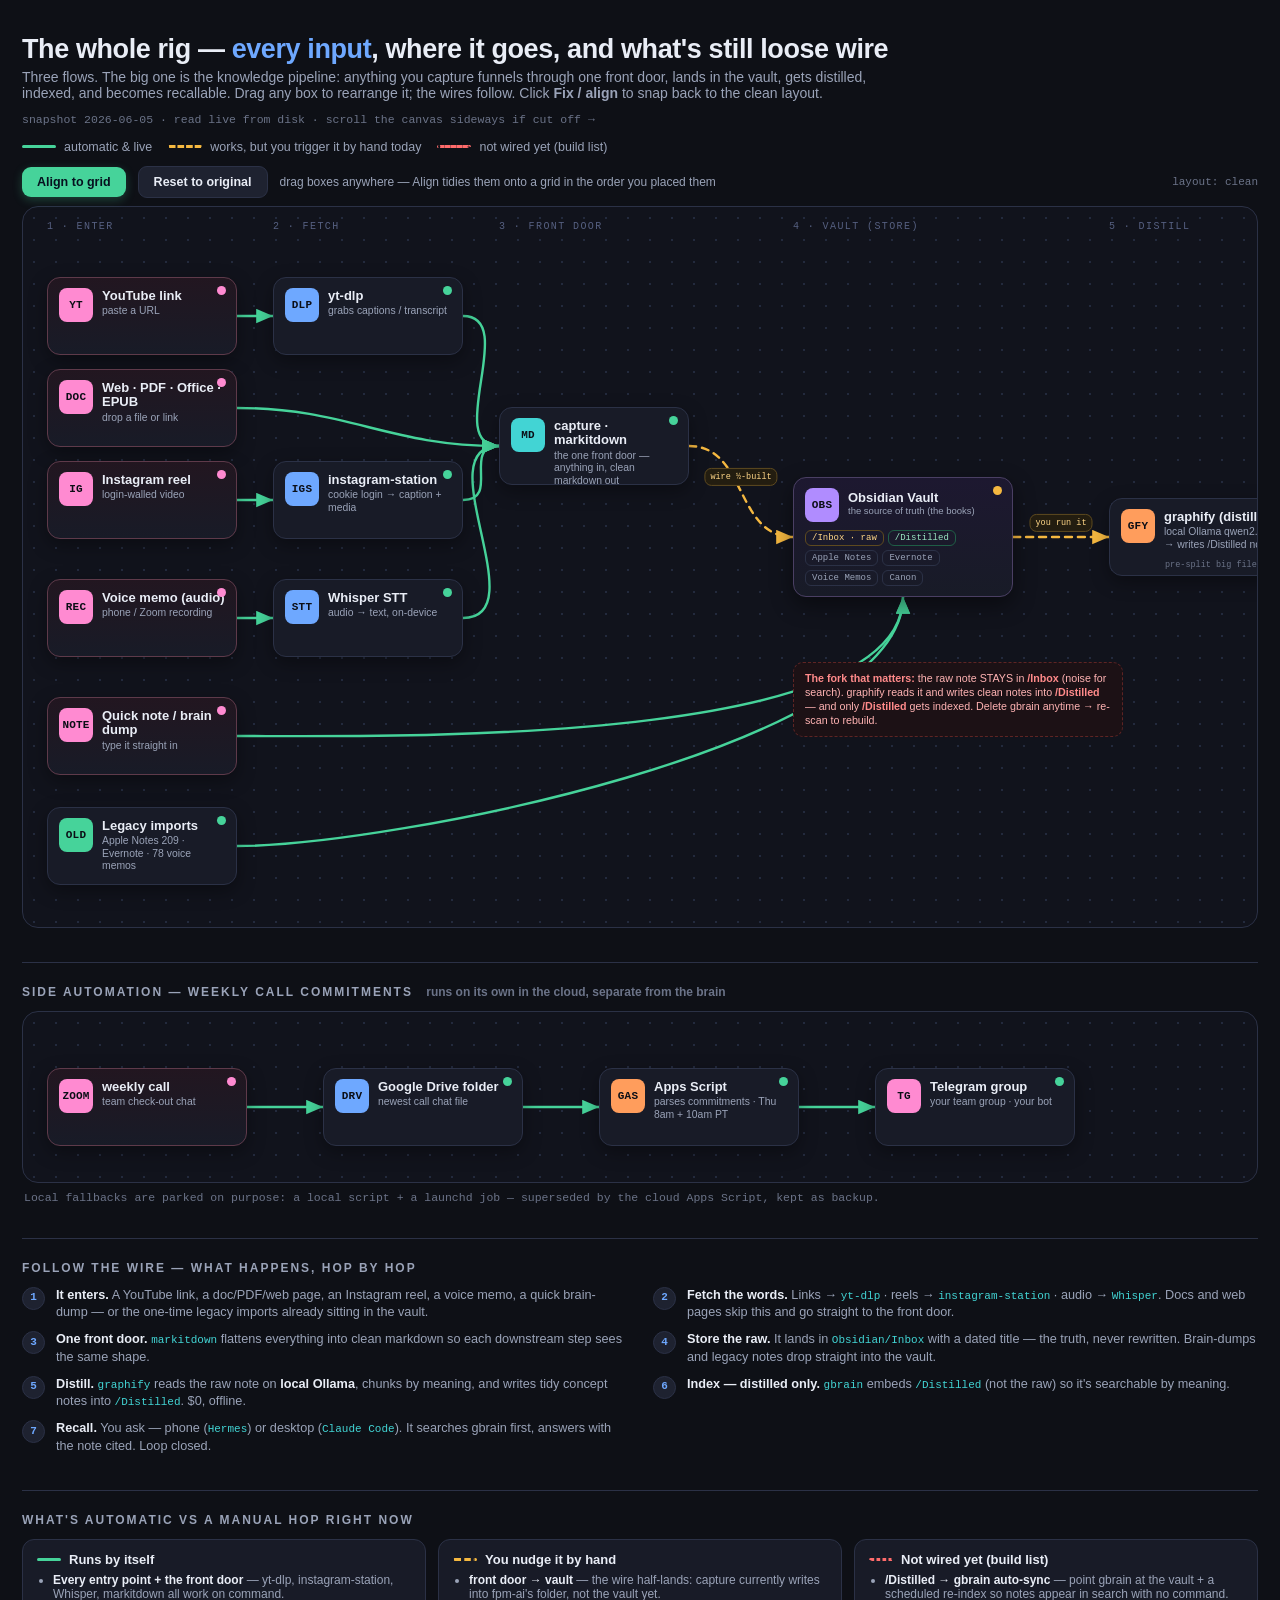
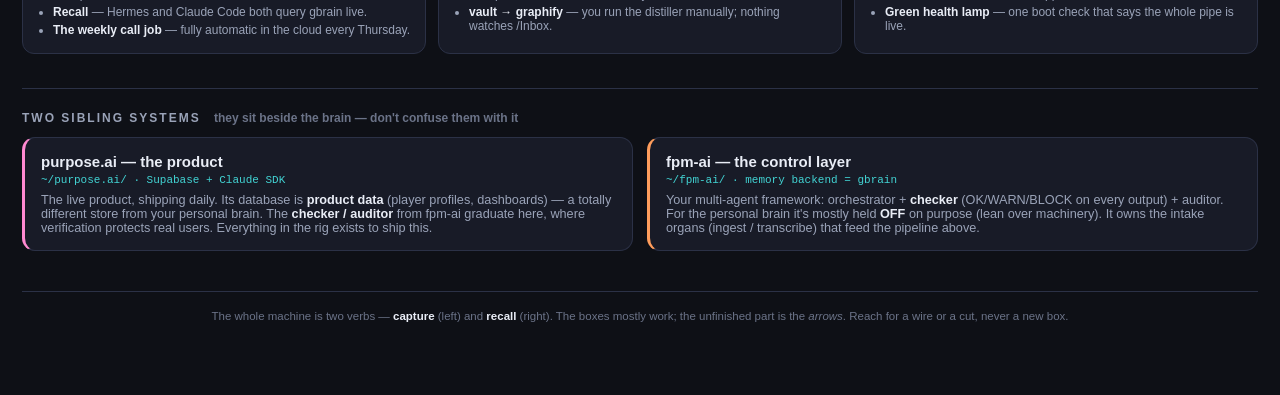
==== rig-map.html @ d6da54bf "Add interactive rig map (drag + align) to the public shelf" ====
<!DOCTYPE html>
<html lang="en">
<head>
<meta charset="UTF-8">
<meta name="viewport" content="width=device-width, initial-scale=1.0">
<title>Rig Flow — the whole system, mapped (interactive)</title>
<style>
  :root{
    --bg:#0e1016; --canvas:#11131c; --node:#181b27; --node2:#1e2230;
    --ink:#e9edf6; --dim:#9aa3b8; --line:#2b3146;
    --blue:#6ea8ff; --green:#46d39a; --amber:#f5b840; --red:#ff6b6b;
    --purple:#b08cff; --teal:#42d4d4; --pink:#ff8ad1; --orange:#ff9d5c;
    --mono:'SF Mono',ui-monospace,Menlo,Consolas,monospace;
    --sans:-apple-system,BlinkMacSystemFont,'Segoe UI',Roboto,Helvetica,Arial,sans-serif;
  }
  *{box-sizing:border-box}
  body{margin:0;background:var(--bg);color:var(--ink);font-family:var(--sans);-webkit-font-smoothing:antialiased;}
  .wrap{max-width:1900px;margin:0 auto;padding:34px 22px 70px;}
  h1{font-size:27px;margin:0 0 4px;letter-spacing:-.4px;}
  h1 b{color:var(--blue);}
  .lede{color:var(--dim);font-size:14px;margin:0 0 4px;max-width:880px;}
  .stamp{font-family:var(--mono);font-size:11.5px;color:#6b7388;margin-bottom:14px;}

  .elegend{display:flex;flex-wrap:wrap;gap:16px;align-items:center;font-size:12.5px;color:var(--dim);margin:0 0 12px;}
  .elegend span{display:inline-flex;align-items:center;gap:8px;}
  .ln{width:34px;height:0;border-top-width:3px;border-top-style:solid;display:inline-block;border-radius:2px;}
  .ln.g{border-color:var(--green);} .ln.a{border-color:var(--amber);border-top-style:dashed;}
  .ln.r{border-color:var(--red);border-top-style:dotted;}

  /* toolbar */
  .toolbar{display:flex;align-items:center;gap:12px;margin-bottom:8px;}
  .btn{font-family:var(--sans);font-size:12.5px;font-weight:600;color:#06101f;background:var(--green);
    border:none;border-radius:9px;padding:8px 15px;cursor:pointer;box-shadow:0 3px 10px rgba(70,211,154,.25);}
  .btn:hover{filter:brightness(1.08);}
  .btn.ghost{background:var(--node2);color:var(--ink);border:1px solid var(--line);box-shadow:none;}
  .toolbar .hint{font-size:12px;color:var(--dim);}
  .toolbar .state{font-family:var(--mono);font-size:11px;color:#6b7388;margin-left:auto;}

  .scroll{overflow-x:auto;border:1px solid var(--line);border-radius:16px;margin-bottom:6px;background:
    radial-gradient(circle, #232a3d 1px, transparent 1px);
    background-size:22px 22px;background-color:var(--canvas);}
  .canvas{position:relative;}
  svg.edges{position:absolute;inset:0;width:100%;height:100%;z-index:1;pointer-events:none;}

  .node{position:absolute;background:var(--node);border:1px solid var(--line);
    border-radius:13px;z-index:2;display:flex;gap:9px;padding:10px 11px;box-shadow:0 6px 18px rgba(0,0,0,.35);
    cursor:grab;user-select:none;touch-action:none;}
  .node.dragging{cursor:grabbing;box-shadow:0 12px 30px rgba(0,0,0,.55);border-color:#4a5479;z-index:5;}
  .node .chip{flex:0 0 34px;height:34px;border-radius:8px;display:flex;align-items:center;justify-content:center;
    font-family:var(--mono);font-weight:700;font-size:11px;color:#0b0e16;letter-spacing:.2px;}
  .node .body{min-width:0;}
  .node .ttl{font-size:13px;font-weight:650;line-height:1.12;margin:1px 0 2px;}
  .node .sub{font-size:10.4px;color:var(--dim);line-height:1.22;}
  .node .st{position:absolute;top:8px;right:10px;width:9px;height:9px;border-radius:50%;}
  .node .foot{position:absolute;bottom:5px;left:55px;font-family:var(--mono);font-size:8.5px;color:#6b7388;}
  .st.live{background:var(--green);} .st.hand{background:var(--amber);} .st.todo{background:var(--red);} .st.done{background:var(--green);} .st.in{background:var(--pink);}

  .node.trigger{border-color:#5e3a4a;background:linear-gradient(180deg,#221620,#181b27);}
  .node.trigger .chip{background:var(--pink);}
  .c-blue .chip{background:var(--blue);} .c-teal .chip{background:var(--teal);}
  .c-purple .chip{background:var(--purple);} .c-orange .chip{background:var(--orange);}
  .c-green .chip{background:var(--green);} .c-pink .chip{background:var(--pink);}

  /* Obsidian hub */
  .node.hub{background:linear-gradient(180deg,#1d1830,#181b27);border-color:#4a3f63;flex-direction:column;gap:0;
    box-shadow:0 8px 22px rgba(0,0,0,.45);}
  .hub .hd{display:flex;align-items:center;gap:9px;}
  .hub .chip{flex:0 0 34px;height:34px;border-radius:8px;background:var(--purple);display:flex;align-items:center;justify-content:center;
    font-family:var(--mono);font-weight:700;font-size:11px;color:#0b0e16;}
  .hub .ttl{font-size:13px;font-weight:650;} .hub .ttl small{display:block;font-size:9.5px;color:var(--dim);font-weight:400;}
  .hub .folders{display:flex;flex-wrap:wrap;gap:4px;margin-top:8px;}
  .hub .f{font-family:var(--mono);font-size:9px;padding:2px 6px;border-radius:6px;border:1px solid var(--line);color:var(--dim);}
  .hub .f.hot{color:#ffd687;border-color:#5e4a1f;} .hub .f.warm{color:#9be7c4;border-color:#1f5e46;}

  .cap{position:absolute;top:14px;font-family:var(--mono);font-size:10px;letter-spacing:1.4px;
    text-transform:uppercase;color:#566081;z-index:1;}

  .elab{position:absolute;z-index:3;transform:translate(-50%,-50%);max-width:96px;text-align:center;
    font-family:var(--mono);font-size:8.5px;line-height:1.2;padding:3px 5px;border-radius:7px;border:1px solid;pointer-events:none;}
  .elab.a{color:#ffd687;border-color:#5e4a1f;background:#231d10;}
  .elab.r{color:#ffb3b3;border-color:#5e2424;background:#251313;}

  .skipnote{position:absolute;z-index:2;font-size:10.7px;color:#ffb3b3;
    background:#1c1115;border:1px dashed #5e2424;border-radius:10px;padding:8px 11px;line-height:1.34;}
  .skipnote b{color:#ff8a8a;}

  h2{font-size:12px;letter-spacing:2px;text-transform:uppercase;color:var(--dim);
    border-top:1px solid var(--line);padding-top:22px;margin:34px 0 12px;}
  h2 small{font-family:var(--sans);letter-spacing:0;text-transform:none;color:#6b7388;font-size:12px;margin-left:8px;}

  .steps{display:grid;grid-template-columns:repeat(2,1fr);gap:9px 26px;}
  @media(max-width:820px){.steps{grid-template-columns:1fr;}}
  .step{display:flex;gap:11px;font-size:12.7px;line-height:1.4;}
  .step .num{flex:0 0 23px;height:23px;border-radius:50%;background:var(--node2);border:1px solid var(--line);
    font-family:var(--mono);font-size:11px;font-weight:700;color:var(--blue);display:flex;align-items:center;justify-content:center;}
  .step b{color:var(--ink);} .step .d{color:var(--dim);}
  .step code{font-family:var(--mono);font-size:11px;color:var(--teal);}

  .tiers{display:grid;grid-template-columns:repeat(3,1fr);gap:12px;margin-top:4px;}
  @media(max-width:820px){.tiers{grid-template-columns:1fr;}}
  .tier{border:1px solid var(--line);border-radius:12px;padding:12px 14px;background:var(--node);}
  .tier h3{margin:0 0 6px;font-size:13px;display:flex;align-items:center;gap:8px;}
  .tier h3 .ln{width:24px;}
  .tier ul{margin:0;padding-left:16px;} .tier li{font-size:12px;color:var(--dim);margin:4px 0;}
  .tier li b{color:var(--ink);}

  .siblings{display:grid;grid-template-columns:repeat(2,1fr);gap:14px;}
  @media(max-width:820px){.siblings{grid-template-columns:1fr;}}
  .sib{border:1px solid var(--line);border-radius:13px;padding:15px 16px;background:var(--node);border-left:3px solid var(--blue);}
  .sib.prod{border-left-color:var(--pink);} .sib.ctrl{border-left-color:var(--orange);}
  .sib h3{margin:0 0 4px;font-size:15px;} .sib .path{font-family:var(--mono);font-size:11px;color:var(--teal);display:block;margin-bottom:7px;}
  .sib p{margin:0;font-size:12.7px;color:var(--dim);} .sib p b{color:var(--ink);}

  footer{margin-top:40px;color:#6b7388;font-size:11.5px;text-align:center;border-top:1px solid var(--line);padding-top:18px;}
</style>
</head>
<body>
<div class="wrap">

  <h1>The whole rig — <b>every input</b>, where it goes, and what's still loose wire</h1>
  <p class="lede">Three flows. The big one is the knowledge pipeline: anything you capture funnels through one front door, lands in the vault, gets distilled, indexed, and becomes recallable. Drag any box to rearrange it; the wires follow. Click <b>Fix / align</b> to snap back to the clean layout.</p>
  <p class="stamp">snapshot 2026-06-05 · read live from disk · scroll the canvas sideways if cut off →</p>

  <div class="elegend">
    <span><span class="ln g"></span> automatic &amp; live</span>
    <span><span class="ln a"></span> works, but you trigger it by hand today</span>
    <span><span class="ln r"></span> not wired yet (build list)</span>
  </div>

  <div class="toolbar">
    <button class="btn" id="fixBtn">Align to grid</button>
    <button class="btn ghost" id="resetBtn">Reset to original</button>
    <span class="hint">drag boxes anywhere — Align tidies them onto a grid in the order you placed them</span>
    <span class="state" id="stateLbl">layout: clean</span>
  </div>

  <!-- ========================= MAIN CANVAS (built by JS) ========================= -->
  <div class="scroll">
    <div class="canvas" id="canvas" style="width:1834px;height:720px;">
      <div class="cap" style="left:24px;">1 · enter</div>
      <div class="cap" style="left:250px;">2 · fetch</div>
      <div class="cap" style="left:476px;">3 · front door</div>
      <div class="cap" style="left:770px;">4 · vault (store)</div>
      <div class="cap" style="left:1086px;">5 · distill</div>
      <div class="cap" style="left:1392px;">6 · index</div>
      <div class="cap" style="left:1620px;">7 · recall</div>

      <svg class="edges" id="edges" viewBox="0 0 1834 720" preserveAspectRatio="none">
        <defs>
          <marker id="ag" markerWidth="9" markerHeight="9" refX="7" refY="3" orient="auto"><path d="M0,0 L7,3 L0,6 Z" fill="#46d39a"/></marker>
          <marker id="aa" markerWidth="9" markerHeight="9" refX="7" refY="3" orient="auto"><path d="M0,0 L7,3 L0,6 Z" fill="#f5b840"/></marker>
          <marker id="ar" markerWidth="9" markerHeight="9" refX="7" refY="3" orient="auto"><path d="M0,0 L7,3 L0,6 Z" fill="#ff6b6b"/></marker>
        </defs>
        <g id="edgeG" fill="none" stroke-width="2.4"></g>
      </svg>

      <div class="skipnote" id="skip" style="left:770px;top:455px;width:330px;">
        <b>The fork that matters:</b> the raw note STAYS in <b>/Inbox</b> (noise for search). graphify reads it and writes clean notes into <b>/Distilled</b> — and only <b>/Distilled</b> gets indexed. Delete gbrain anytime → re-scan to rebuild.
      </div>
    </div>
  </div>

  <!-- ========================= WEEKLY CALL JOB ========================= -->
  <h2>Side automation — weekly call commitments <small>runs on its own in the cloud, separate from the brain</small></h2>
  <div class="scroll">
  <div class="canvas" style="width:1090px;height:170px;">
    <svg class="edges" viewBox="0 0 1090 170" preserveAspectRatio="none">
      <defs><marker id="bg" markerWidth="9" markerHeight="9" refX="7" refY="3" orient="auto"><path d="M0,0 L7,3 L0,6 Z" fill="#46d39a"/></marker></defs>
      <g fill="none" stroke-width="2.4" stroke="#46d39a">
        <path d="M224,95 C262,95 262,95 300,95" marker-end="url(#bg)"/>
        <path d="M500,95 C538,95 538,95 576,95" marker-end="url(#bg)"/>
        <path d="M776,95 C814,95 814,95 852,95" marker-end="url(#bg)"/>
      </g>
    </svg>
    <div class="node trigger" style="left:24px;top:56px;width:200px;height:78px;"><span class="st in"></span>
      <div class="chip">ZOOM</div><div class="body"><div class="ttl">weekly call</div><div class="sub">team check-out chat</div></div></div>
    <div class="node c-blue" style="left:300px;top:56px;width:200px;height:78px;"><span class="st live"></span>
      <div class="chip">DRV</div><div class="body"><div class="ttl">Google Drive folder</div><div class="sub">newest call chat file</div></div></div>
    <div class="node c-orange" style="left:576px;top:56px;width:200px;height:78px;"><span class="st live"></span>
      <div class="chip">GAS</div><div class="body"><div class="ttl">Apps Script</div><div class="sub">parses commitments · Thu 8am + 10am PT</div></div></div>
    <div class="node c-pink" style="left:852px;top:56px;width:200px;height:78px;"><span class="st live"></span>
      <div class="chip">TG</div><div class="body"><div class="ttl">Telegram group</div><div class="sub">your team group · your bot</div></div></div>
  </div>
  </div>
  <p class="stamp" style="margin:8px 2px 0;">Local fallbacks are parked on purpose: a local script + a launchd job — superseded by the cloud Apps Script, kept as backup.</p>

  <!-- ========================= STEPS ========================= -->
  <h2>Follow the wire — what happens, hop by hop</h2>
  <div class="steps">
    <div class="step"><span class="num">1</span><div><b>It enters.</b> <span class="d">A YouTube link, a doc/PDF/web page, an Instagram reel, a voice memo, a quick brain-dump — or the one-time legacy imports already sitting in the vault.</span></div></div>
    <div class="step"><span class="num">2</span><div><b>Fetch the words.</b> <span class="d">Links → <code>yt-dlp</code> · reels → <code>instagram-station</code> · audio → <code>Whisper</code>. Docs and web pages skip this and go straight to the front door.</span></div></div>
    <div class="step"><span class="num">3</span><div><b>One front door.</b> <span class="d"><code>markitdown</code> flattens everything into clean markdown so each downstream step sees the same shape.</span></div></div>
    <div class="step"><span class="num">4</span><div><b>Store the raw.</b> <span class="d">It lands in <code>Obsidian/Inbox</code> with a dated title — the truth, never rewritten. Brain-dumps and legacy notes drop straight into the vault.</span></div></div>
    <div class="step"><span class="num">5</span><div><b>Distill.</b> <span class="d"><code>graphify</code> reads the raw note on <b>local Ollama</b>, chunks by meaning, and writes tidy concept notes into <code>/Distilled</code>. $0, offline.</span></div></div>
    <div class="step"><span class="num">6</span><div><b>Index — distilled only.</b> <span class="d"><code>gbrain</code> embeds <code>/Distilled</code> (not the raw) so it's searchable by meaning.</span></div></div>
    <div class="step"><span class="num">7</span><div><b>Recall.</b> <span class="d">You ask — phone (<code>Hermes</code>) or desktop (<code>Claude Code</code>). It searches gbrain first, answers with the note cited. Loop closed.</span></div></div>
  </div>

  <!-- ========================= TIERS ========================= -->
  <h2>What's automatic vs a manual hop right now</h2>
  <div class="tiers">
    <div class="tier"><h3><span class="ln g"></span> Runs by itself</h3>
      <ul>
        <li><b>Every entry point + the front door</b> — yt-dlp, instagram-station, Whisper, markitdown all work on command.</li>
        <li><b>Recall</b> — Hermes and Claude Code both query gbrain live.</li>
        <li><b>The weekly call job</b> — fully automatic in the cloud every Thursday.</li>
      </ul></div>
    <div class="tier"><h3><span class="ln a"></span> You nudge it by hand</h3>
      <ul>
        <li><b>front door → vault</b> — the wire half-lands: capture currently writes into fpm-ai's folder, not the vault yet.</li>
        <li><b>vault → graphify</b> — you run the distiller manually; nothing watches /Inbox.</li>
      </ul></div>
    <div class="tier"><h3><span class="ln r"></span> Not wired yet (build list)</h3>
      <ul>
        <li><b>/Distilled → gbrain auto-sync</b> — point gbrain at the vault + a scheduled re-index so notes appear in search with no command.</li>
        <li><b>Green health lamp</b> — one boot check that says the whole pipe is live.</li>
      </ul></div>
  </div>

  <!-- ========================= SIBLINGS ========================= -->
  <h2>Two sibling systems <small>they sit beside the brain — don't confuse them with it</small></h2>
  <div class="siblings">
    <div class="sib prod">
      <h3>purpose.ai — the product</h3>
      <span class="path">~/purpose.ai/ · Supabase + Claude SDK</span>
      <p>The live product, shipping daily. Its database is <b>product data</b> (player profiles, dashboards) — a totally different store from your personal brain. The <b>checker / auditor</b> from fpm-ai graduate here, where verification protects real users. Everything in the rig exists to ship this.</p>
    </div>
    <div class="sib ctrl">
      <h3>fpm-ai — the control layer</h3>
      <span class="path">~/fpm-ai/ · memory backend = gbrain</span>
      <p>Your multi-agent framework: orchestrator + <b>checker</b> (OK/WARN/BLOCK on every output) + auditor. For the personal brain it's mostly held <b>OFF</b> on purpose (lean over machinery). It owns the intake organs (ingest / transcribe) that feed the pipeline above.</p>
    </div>
  </div>

  <footer>The whole machine is two verbs — <b style="color:#e9edf6">capture</b> (left) and <b style="color:#e9edf6">recall</b> (right). The boxes mostly work; the unfinished part is the <i>arrows</i>. Reach for a wire or a cut, never a new box.</footer>

</div>

<script>
// ---------- data ----------
const W=190, H=78;
const nodes = [
  // enter
  {id:'youtube', kind:'node', cls:'trigger', chip:'YT',  ttl:'YouTube link', sub:'paste a URL', st:'in', x:24,y:70},
  {id:'doc',     kind:'node', cls:'trigger', chip:'DOC', ttl:'Web · PDF · Office · EPUB', sub:'drop a file or link', st:'in', x:24,y:162},
  {id:'ig',      kind:'node', cls:'trigger', chip:'IG',  ttl:'Instagram reel', sub:'login-walled video', st:'in', x:24,y:254},
  {id:'voice',   kind:'node', cls:'trigger', chip:'REC', ttl:'Voice memo (audio)', sub:'phone / Zoom recording', st:'in', x:24,y:372},
  {id:'note',    kind:'node', cls:'trigger', chip:'NOTE',ttl:'Quick note / brain dump', sub:'type it straight in', st:'in', x:24,y:490},
  {id:'legacy',  kind:'node', cls:'c-green', chip:'OLD', ttl:'Legacy imports', sub:'Apple Notes 209 · Evernote · 78 voice memos', st:'done', x:24,y:600},
  // fetch
  {id:'ytdlp',   kind:'node', cls:'c-blue', chip:'DLP', ttl:'yt-dlp', sub:'grabs captions / transcript', st:'live', x:250,y:70},
  {id:'igs',     kind:'node', cls:'c-blue', chip:'IGS', ttl:'instagram-station', sub:'cookie login → caption + media', st:'live', x:250,y:254},
  {id:'whisper', kind:'node', cls:'c-blue', chip:'STT', ttl:'Whisper STT', sub:'audio → text, on-device', st:'live', x:250,y:372},
  // front door
  {id:'md',      kind:'node', cls:'c-teal', chip:'MD', ttl:'capture · markitdown', sub:'the one front door — anything in, clean markdown out', st:'live', x:476,y:200},
  // vault hub
  {id:'vault',   kind:'hub', chip:'OBS', ttl:'Obsidian Vault', small:'the source of truth (the books)',
    folders:[['/Inbox · raw','hot'],['/Distilled','warm'],['Apple Notes',''],['Evernote',''],['Voice Memos',''],['Canon','']],
    st:'hand', x:770,y:270, w:220, h:120},
  // distill / index
  {id:'gfy',     kind:'node', cls:'c-orange', chip:'GFY', ttl:'graphify (distill)', sub:'local Ollama qwen2.5:14b → writes /Distilled notes', foot:'pre-split big files', st:'hand', x:1086,y:291},
  {id:'gb',      kind:'node', cls:'c-green', chip:'GB', ttl:'gbrain', sub:'indexes the distilled notes → search by meaning', st:'live', x:1392,y:291},
  // recall
  {id:'tg',      kind:'node', cls:'c-pink', chip:'TG', ttl:'Hermes · Telegram', sub:'ask on your phone → cited answer', st:'live', x:1620,y:200},
  {id:'cc',      kind:'node', cls:'c-pink', chip:'CC', ttl:'Claude Code', sub:'desktop · gbrain MCP tool', st:'live', x:1620,y:380},
];
const edges = [
  ['youtube','ytdlp','g'], ['ig','igs','g'], ['voice','whisper','g'],
  ['ytdlp','md','g'], ['doc','md','g'], ['igs','md','g'], ['whisper','md','g'],
  ['md','vault','a','wire ½-built'],
  ['note','vault','g',null,'r','b'], ['legacy','vault','g',null,'r','b'],
  ['vault','gfy','a','you run it'],
  ['gfy','gb','r','auto-sync TODO'],
  ['gb','tg','g'], ['gb','cc','g'],
];
const MK={g:'url(#ag)',a:'url(#aa)',r:'url(#ar)'};
const COL={g:'#46d39a',a:'#f5b840',r:'#ff6b6b'};
const DASH={g:'',a:'7 6',r:'2 6'};

// ---------- init: stamp w/h + home ----------
nodes.forEach(n=>{ n.w=n.w||W; n.h=n.h||H; n.hx=n.x; n.hy=n.y; });
const byId=Object.fromEntries(nodes.map(n=>[n.id,n]));

// ---------- render nodes ----------
const canvas=document.getElementById('canvas');
const edgeG=document.getElementById('edgeG');
const labels=[];
function nodeHTML(n){
  if(n.kind==='hub'){
    const f=n.folders.map(([t,c])=>`<span class="f ${c}">${t}</span>`).join('');
    return `<span class="st ${n.st}"></span>
      <div class="hd"><div class="chip">${n.chip}</div>
      <div class="ttl">${n.ttl}<small>${n.small}</small></div></div>
      <div class="folders">${f}</div>`;
  }
  return `<span class="st ${n.st}"></span><div class="chip">${n.chip}</div>
    <div class="body"><div class="ttl">${n.ttl}</div><div class="sub">${n.sub}</div></div>
    ${n.foot?`<div class="foot">${n.foot}</div>`:''}`;
}
nodes.forEach(n=>{
  const d=document.createElement('div');
  d.className='node '+(n.kind==='hub'?'hub':(n.cls||''));
  d.style.width=n.w+'px'; d.style.height=n.h+'px';
  d.innerHTML=nodeHTML(n);
  d.dataset.id=n.id;
  canvas.appendChild(d); n.el=d;
  place(n);
  makeDraggable(n);
});

// edge labels
edges.forEach(e=>{
  if(e[3]){ const l=document.createElement('div'); l.className='elab '+e[2];
    l.textContent=e[3]; canvas.appendChild(l); labels.push({el:l,e}); }
});

function place(n){ n.el.style.left=n.x+'px'; n.el.style.top=n.y+'px'; }

// ---------- edge geometry ----------
function anchor(n,side){const cx=n.x+n.w/2,cy=n.y+n.h/2;
  return side==='r'?[n.x+n.w,cy]:side==='l'?[n.x,cy]:side==='t'?[cx,n.y]:[cx,n.y+n.h];}
const TAN={r:[1,0],l:[-1,0],t:[0,-1],b:[0,1]};
function bez(a,as,b,bs){
  const [sx,sy]=anchor(a,as),[ex,ey]=anchor(b,bs);
  const k=Math.min(Math.max(Math.hypot(ex-sx,ey-sy)*0.42,38),150);
  const ta=TAN[as],tb=TAN[bs];
  const c1=[sx+ta[0]*k,sy+ta[1]*k], c2=[ex+tb[0]*k,ey+tb[1]*k];
  return {d:`M${sx},${sy} C${c1[0]},${c1[1]} ${c2[0]},${c2[1]} ${ex},${ey}`,
    mid:[(sx+3*c1[0]+3*c2[0]+ex)/8,(sy+3*c1[1]+3*c2[1]+ey)/8]};
}
function renderEdges(){
  let s='';
  edges.forEach(e=>{
    const a=byId[e[0]],b=byId[e[1]],st=e[2],as=e[4]||'r',bs=e[5]||'l';
    const g=bez(a,as,b,bs);
    s+=`<path d="${g.d}" stroke="${COL[st]}" ${DASH[st]?`stroke-dasharray="${DASH[st]}" stroke-linecap="round"`:''} marker-end="${MK[st]}"/>`;
  });
  edgeG.innerHTML=s;
  labels.forEach(L=>{const a=byId[L.e[0]],b=byId[L.e[1]];
    const g=bez(a,L.e[4]||'r',b,L.e[5]||'l');
    L.el.style.left=g.mid[0]+'px'; L.el.style.top=(g.mid[1]-14)+'px';});
}
renderEdges();

// ---------- drag ----------
function makeDraggable(n){
  n.el.addEventListener('pointerdown',ev=>{
    ev.preventDefault();
    const r=canvas.getBoundingClientRect();
    const ox=ev.clientX-r.left-n.x, oy=ev.clientY-r.top-n.y;
    n.el.classList.add('dragging'); n.el.setPointerCapture(ev.pointerId);
    const move=e=>{
      const rr=canvas.getBoundingClientRect();
      n.x=Math.max(0,Math.min(canvas.clientWidth-n.w, e.clientX-rr.left-ox));
      n.y=Math.max(0,Math.min(canvas.clientHeight-n.h, e.clientY-rr.top-oy));
      place(n); renderEdges(); markDirty();
    };
    const up=e=>{ n.el.classList.remove('dragging');
      n.el.removeEventListener('pointermove',move);
      n.el.removeEventListener('pointerup',up); };
    n.el.addEventListener('pointermove',move);
    n.el.addEventListener('pointerup',up);
  });
}

// ---------- fix / align (tween home) + snap ----------
const stateLbl=document.getElementById('stateLbl');
let dirty=false;
function markDirty(){ if(!dirty){dirty=true; stateLbl.textContent='layout: custom';} }
function tweenTo(getTarget,ms=380){
  const start=nodes.map(n=>({n,x0:n.x,y0:n.y,...getTarget(n)}));
  const t0=performance.now();
  (function step(now){
    const p=Math.min(1,(now-t0)/ms), e=1-Math.pow(1-p,3); // easeOutCubic
    start.forEach(s=>{ s.n.x=s.x0+(s.tx-s.x0)*e; s.n.y=s.y0+(s.ty-s.y0)*e; place(s.n); });
    renderEdges();
    if(p<1) requestAnimationFrame(step);
  })(t0);
}
// fit the canvas + svg viewBox so nothing clips after a layout
function fitCanvas(targets){
  let maxR=1834, maxB=720;
  targets.forEach((t,id)=>{ const n=byId[id];
    maxR=Math.max(maxR, t.tx+n.w+24); maxB=Math.max(maxB, t.ty+n.h+24); });
  canvas.style.width=maxR+'px'; canvas.style.height=maxB+'px';
  document.getElementById('edges').setAttribute('viewBox',`0 0 ${maxR} ${maxB}`);
}

// ALIGN TO GRID — preserves the order you dragged things into.
// Columns come from each node's current x; rows from current y. Even spacing, collisions bump down.
const COLW=246, ROWH=104, GX0=24, GY0=70;
document.getElementById('fixBtn').onclick=()=>{
  const cells={}, targets=new Map();
  [...nodes].sort((a,b)=>(a.y-b.y)||(a.x-b.x)).forEach(n=>{
    let col=Math.max(0,Math.round((n.x-GX0)/COLW));
    let row=Math.max(0,Math.round((n.y-GY0)/ROWH));
    while(cells[col+','+row]) row++;          // keep order, drop into next free slot
    cells[col+','+row]=n.id;
    targets.set(n.id,{tx:GX0+col*COLW, ty:GY0+row*ROWH});
  });
  fitCanvas(targets);
  tweenTo(n=>targets.get(n.id));
  markDirty(); stateLbl.textContent='layout: aligned';
};
// Reset goes back to the original designed layout.
document.getElementById('resetBtn').onclick=()=>{
  canvas.style.width='1834px'; canvas.style.height='720px';
  document.getElementById('edges').setAttribute('viewBox','0 0 1834 720');
  tweenTo(n=>({tx:n.hx,ty:n.hy}));
  dirty=false; stateLbl.textContent='layout: clean';
};
</script>
</body>
</html>
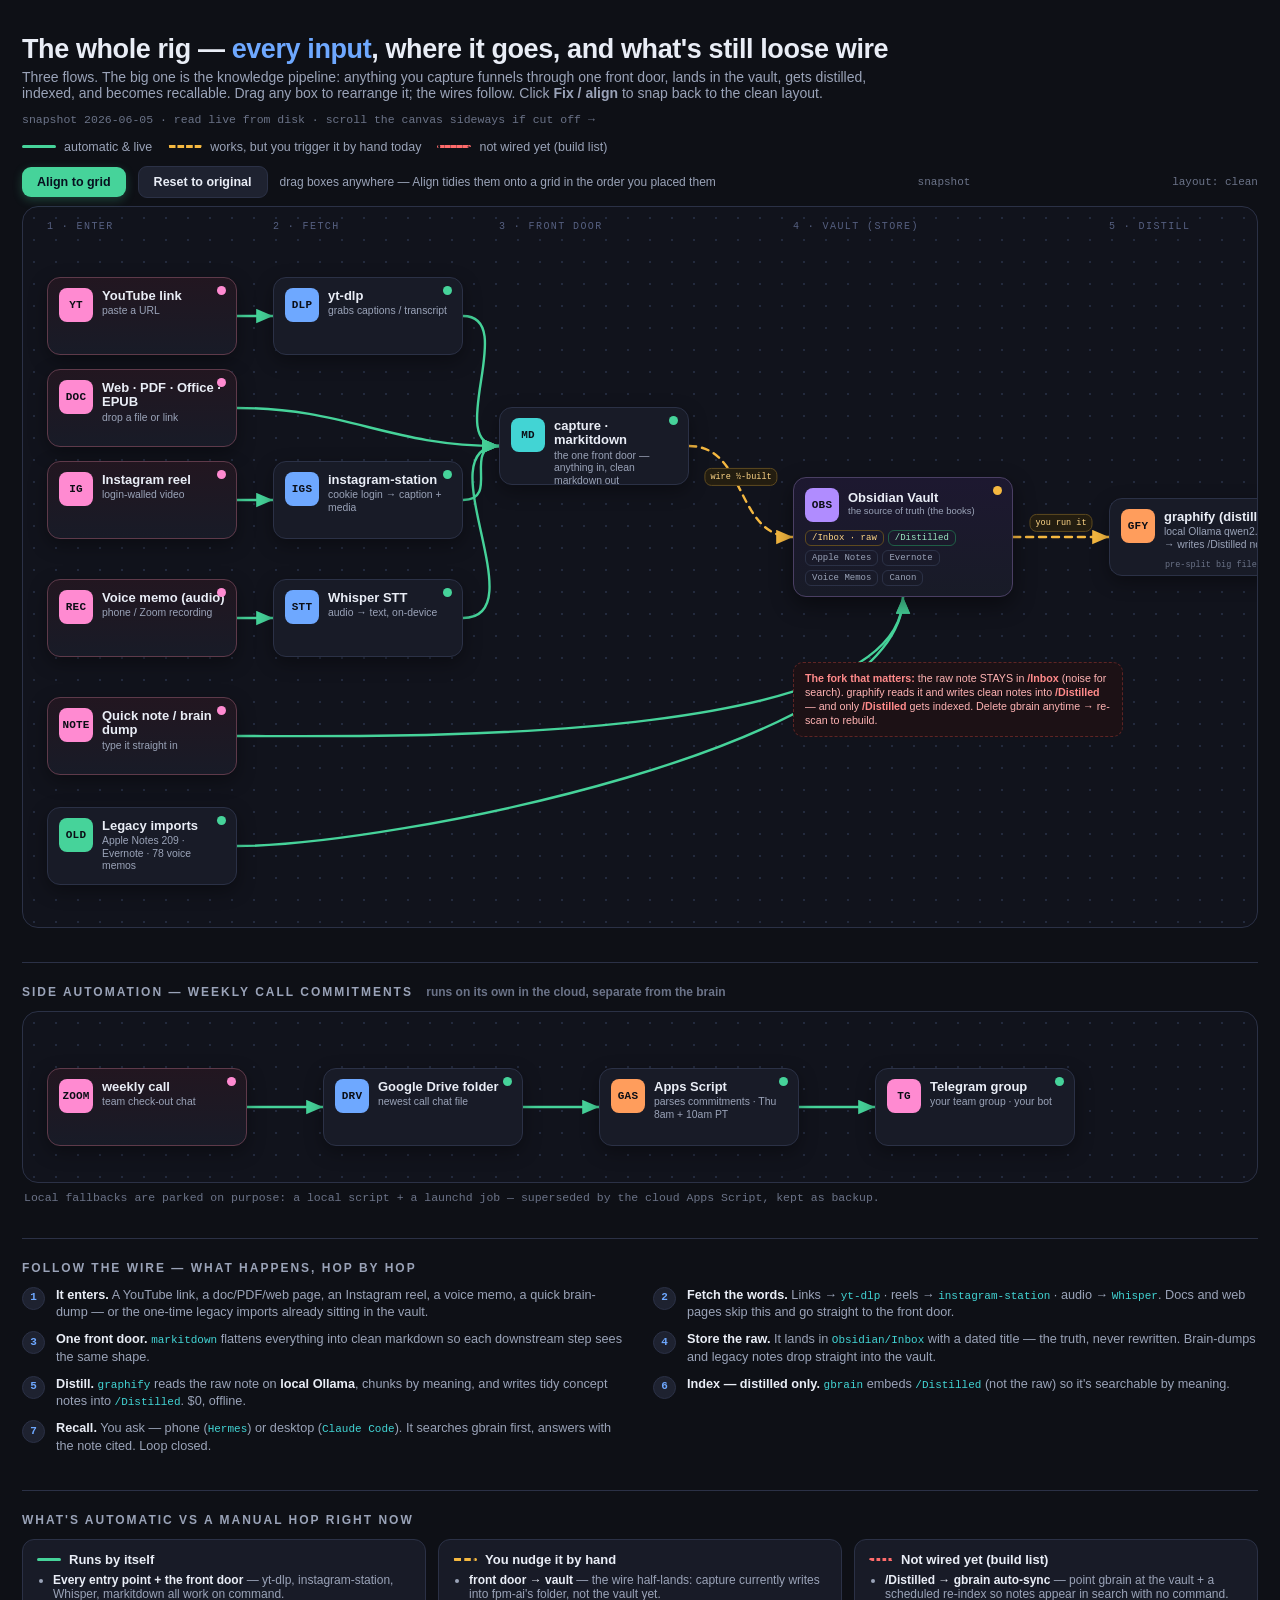
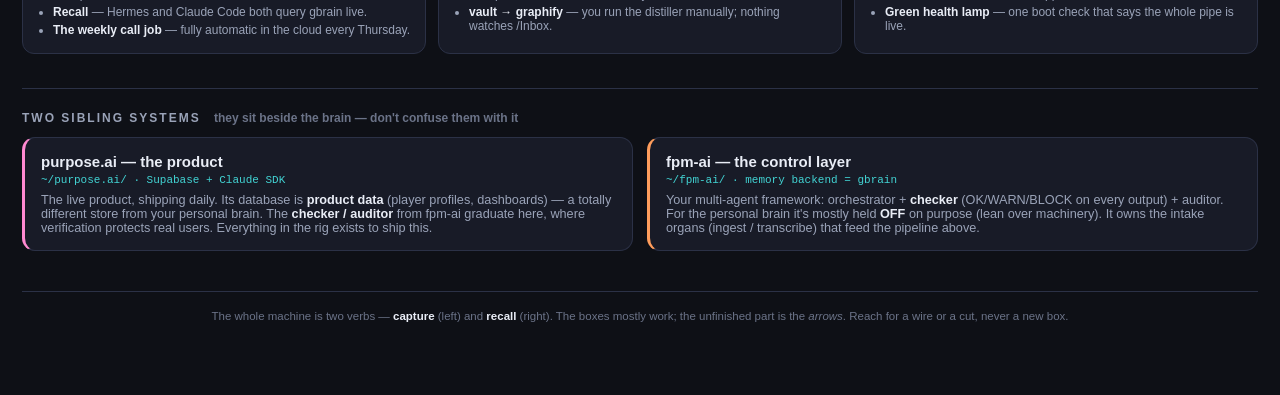
==== commit beb8dff2: "Self-updating map: boot emits live status; map colors itself from real state; polish public docs" ====
--- a/rig-map.html
+++ b/rig-map.html
@@ -131,6 +131,7 @@
     <button class="btn" id="fixBtn">Align to grid</button>
     <button class="btn ghost" id="resetBtn">Reset to original</button>
     <span class="hint">drag boxes anywhere — Align tidies them onto a grid in the order you placed them</span>
+    <span class="state" id="liveLbl">snapshot</span>
     <span class="state" id="stateLbl">layout: clean</span>
   </div>
 
@@ -409,6 +410,26 @@
   tweenTo(n=>({tx:n.hx,ty:n.hy}));
   dirty=false; stateLbl.textContent='layout: clean';
 };
+
+// ── live status overlay ──────────────────────────────────────────────
+// On your own machine `bin/boot` writes aios-status.js (git-ignored, never
+// shipped). The map loads it and colors itself from REAL state. The public
+// site has no such file, so visitors just see the default snapshot.
+const liveLbl=document.getElementById('liveLbl');
+function applyStatus(S){
+  try{
+    if(S&&S.nodes) for(const id in S.nodes){ const n=byId[id]; if(!n) continue;
+      n.st=S.nodes[id]; const dot=n.el.querySelector('.st'); if(dot) dot.className='st '+n.st; }
+    if(S&&S.edges) for(const k in S.edges){ const p=k.split('->');
+      const e=edges.find(x=>x[0]===p[0]&&x[1]===p[1]); if(e) e[2]=S.edges[k]; }
+    renderEdges();
+    if(liveLbl){ liveLbl.textContent='● live'+(S&&S.synced?(' · synced '+S.synced):''); liveLbl.style.color='#46d39a'; }
+  }catch(e){}
+}
+(function(){ var s=document.createElement('script'); s.src='aios-status.js';
+  s.onload=function(){ if(window.AIOS_STATUS) applyStatus(window.AIOS_STATUS); };
+  s.onerror=function(){ if(liveLbl) liveLbl.textContent='snapshot'; };
+  document.head.appendChild(s); })();
 </script>
 </body>
 </html>
